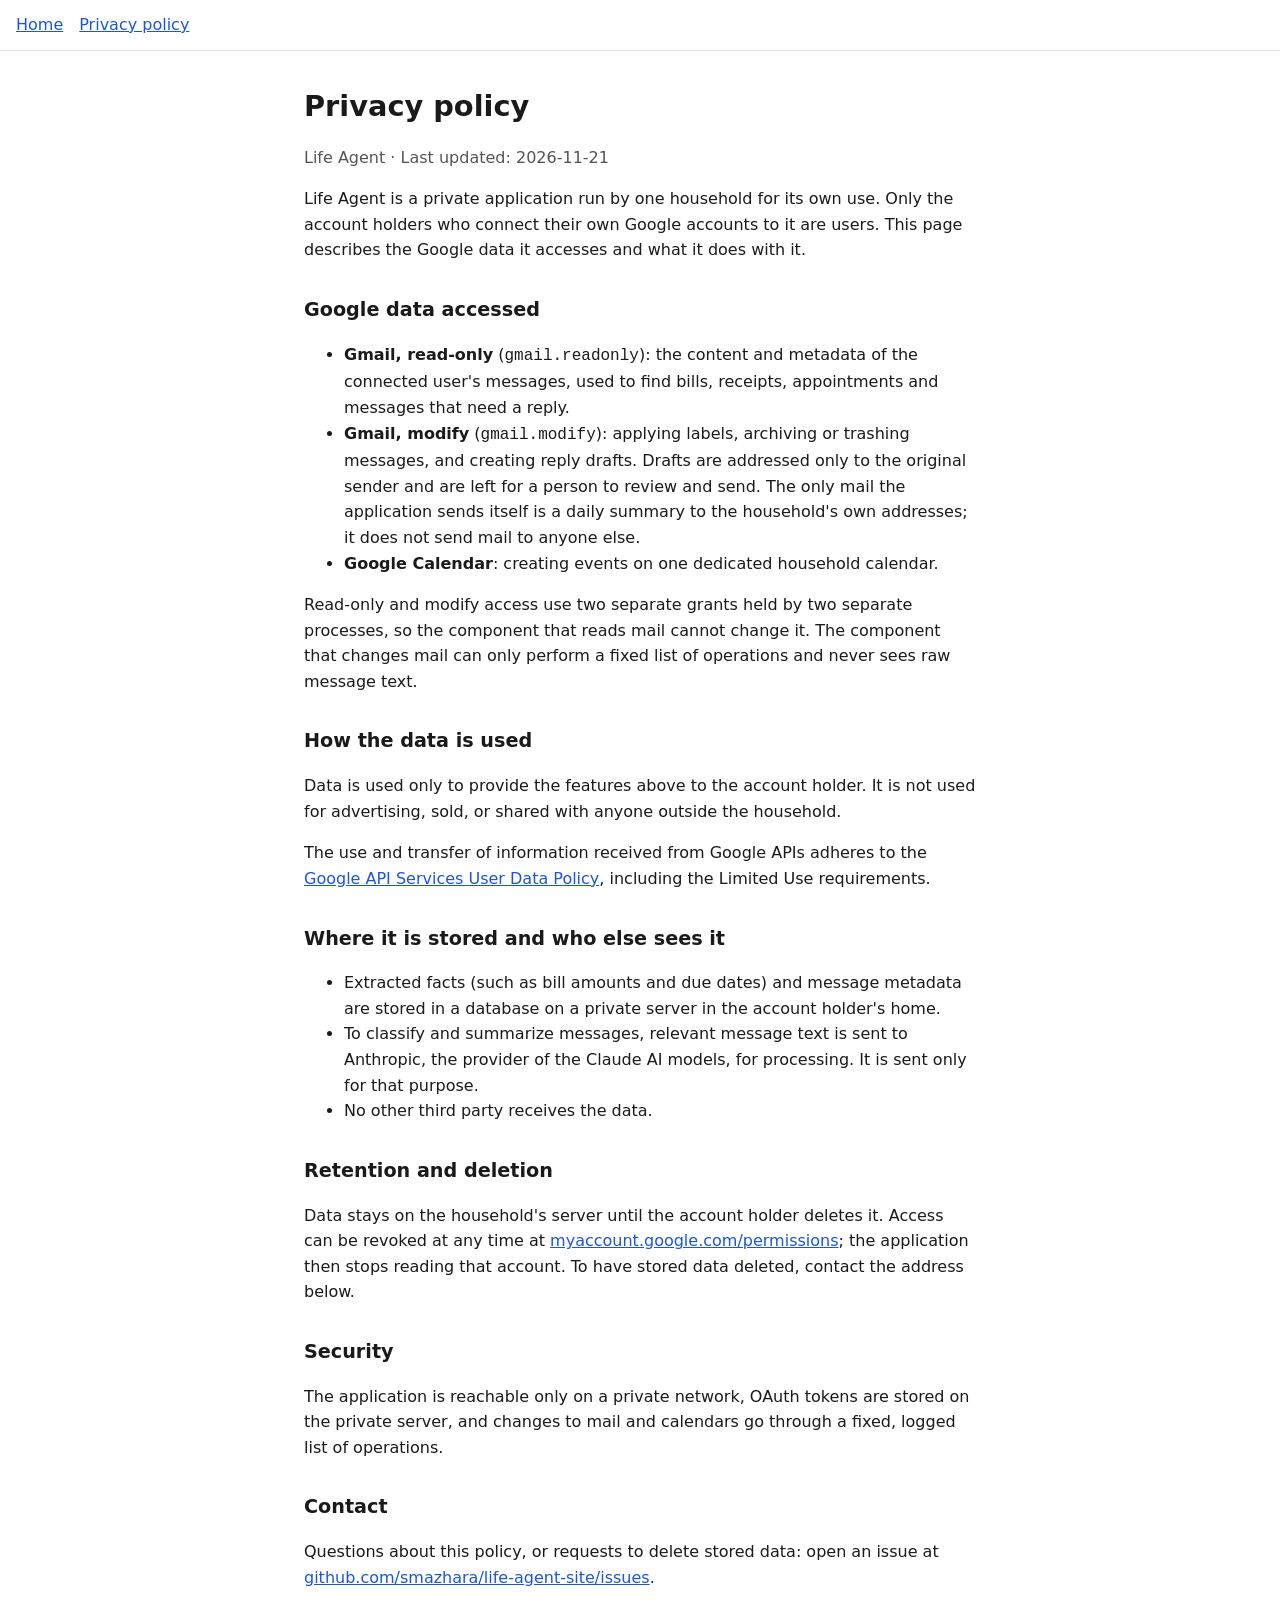
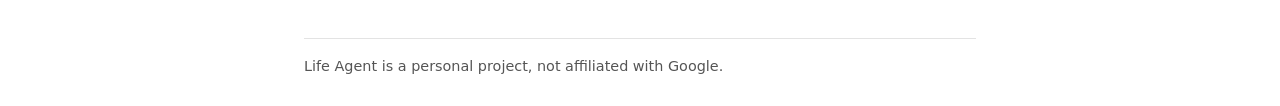
==== privacy.html @ 5ddd47b5 "Life Agent homepage and privacy policy Co-Authored-By: Claude Sonnet 5.5 <noreply@anthropic.com> Cla" ====
<!doctype html>
<html lang="en"><head><meta charset="utf-8"><meta name="viewport" content="width=device-width,initial-scale=1">
<title>Privacy policy - Life Agent</title><link rel="stylesheet" href="style.css"></head>
<body><nav><a href="./">Home</a><a href="privacy.html">Privacy policy</a></nav>
<main>
<h1>Privacy policy</h1>
<p class="muted">Life Agent &middot; Last updated: 2026-11-21</p>
<p>Life Agent is a private application run by one household for its own use. Only the account holders who
connect their own Google accounts to it are users. This page describes the Google data it accesses and what
it does with it.</p>

<h2>Google data accessed</h2>
<ul>
<li><strong>Gmail, read-only</strong> (<code>gmail.readonly</code>): the content and metadata of the connected user's messages,
used to find bills, receipts, appointments and messages that need a reply.</li>
<li><strong>Gmail, modify</strong> (<code>gmail.modify</code>): applying labels, archiving or trashing messages, and creating
reply drafts. Drafts are addressed only to the original sender and are left for a person to review and send. The only
mail the application sends itself is a daily summary to the household's own addresses; it does not send mail to anyone else.</li>
<li><strong>Google Calendar</strong>: creating events on one dedicated household calendar.</li>
</ul>
<p>Read-only and modify access use two separate grants held by two separate processes, so the component that reads mail cannot change it.
The component that changes mail can only perform a fixed list of operations and never sees raw message text.</p>

<h2>How the data is used</h2>
<p>Data is used only to provide the features above to the account holder. It is not used for advertising, sold,
or shared with anyone outside the household.</p>
<p>The use and transfer of information received from Google APIs adheres to the
<a href="https://developers.google.com/terms/api-services-user-data-policy">Google API Services User Data Policy</a>,
including the Limited Use requirements.</p>

<h2>Where it is stored and who else sees it</h2>
<ul>
<li>Extracted facts (such as bill amounts and due dates) and message metadata are stored in a database on a private server in the account holder's home.</li>
<li>To classify and summarize messages, relevant message text is sent to Anthropic, the provider of the Claude AI models, for
processing. It is sent only for that purpose.</li>
<li>No other third party receives the data.</li>
</ul>

<h2>Retention and deletion</h2>
<p>Data stays on the household's server until the account holder deletes it. Access can be revoked at any time at
<a href="https://myaccount.google.com/permissions">myaccount.google.com/permissions</a>; the application then
stops reading that account. To have stored data deleted, contact the address below.</p>

<h2>Security</h2>
<p>The application is reachable only on a private network, OAuth tokens are stored on the private server, and changes
to mail and calendars go through a fixed, logged list of operations.</p>

<h2>Contact</h2>
<p>Questions about this policy, or requests to delete stored data: open an issue at
<a href="https://github.com/smazhara/life-agent-site/issues">github.com/smazhara/life-agent-site/issues</a>.</p>
<footer>Life Agent is a personal project, not affiliated with Google.</footer>
</main></body></html>
---- style.css ----
:root{--bg:#fff;--fg:#1a1a1a;--muted:#555;--line:#e3e3e3;--link:#1a56db}
@media (prefers-color-scheme:dark){:root{--bg:#111;--fg:#eee;--muted:#aaa;--line:#333;--link:#8ab4ff}}
body{margin:0;background:var(--bg);color:var(--fg);font:16px/1.6 system-ui,sans-serif}
main{max-width:42rem;margin:0 auto;padding:2rem 1rem}
h1{font-size:1.8rem;margin:0 0 .5rem}h2{font-size:1.2rem;margin:2rem 0 .5rem}
p,li{color:var(--fg)}.muted{color:var(--muted)}a{color:var(--link)}
nav{border-bottom:1px solid var(--line);padding:.75rem 1rem}nav a{margin-right:1rem}
footer{border-top:1px solid var(--line);margin-top:3rem;padding-top:1rem;color:var(--muted);font-size:.9rem}
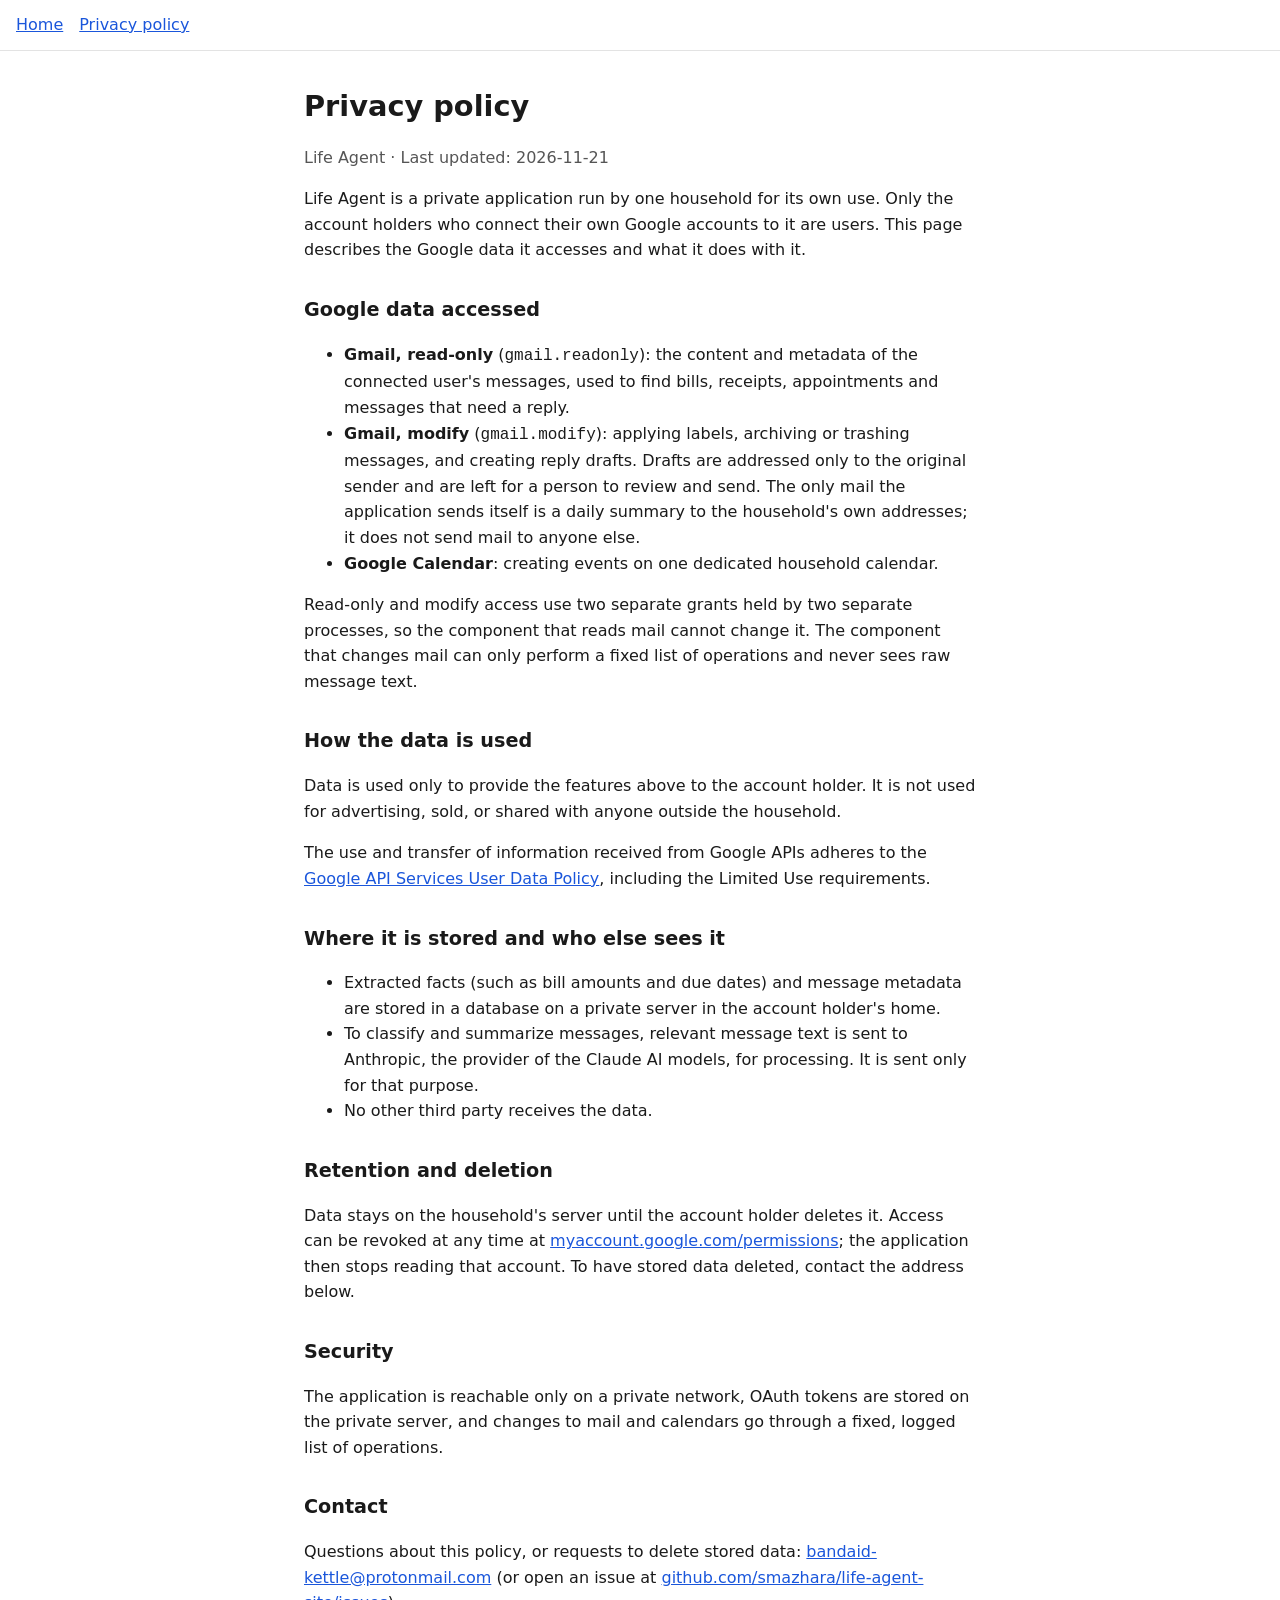
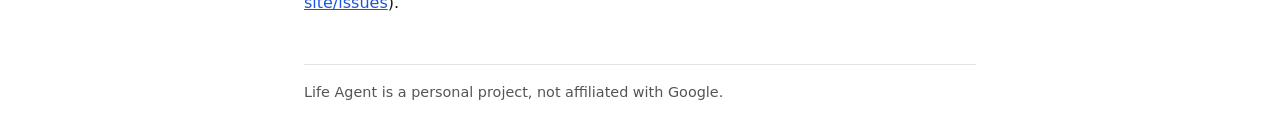
==== commit f533cb9d: "Add contact email to the privacy policy Co-Authored-By: Claude Sonnet 5.5 <noreply@anthropic.com> Cl" ====
--- a/privacy.html
+++ b/privacy.html
@@ -46,7 +46,8 @@
 to mail and calendars go through a fixed, logged list of operations.</p>
 
 <h2>Contact</h2>
-<p>Questions about this policy, or requests to delete stored data: open an issue at
-<a href="https://github.com/smazhara/life-agent-site/issues">github.com/smazhara/life-agent-site/issues</a>.</p>
+<p>Questions about this policy, or requests to delete stored data:
+<a href="mailto:bandaid-kettle@protonmail.com">bandaid-kettle@protonmail.com</a>
+(or open an issue at <a href="https://github.com/smazhara/life-agent-site/issues">github.com/smazhara/life-agent-site/issues</a>).</p>
 <footer>Life Agent is a personal project, not affiliated with Google.</footer>
 </main></body></html>
